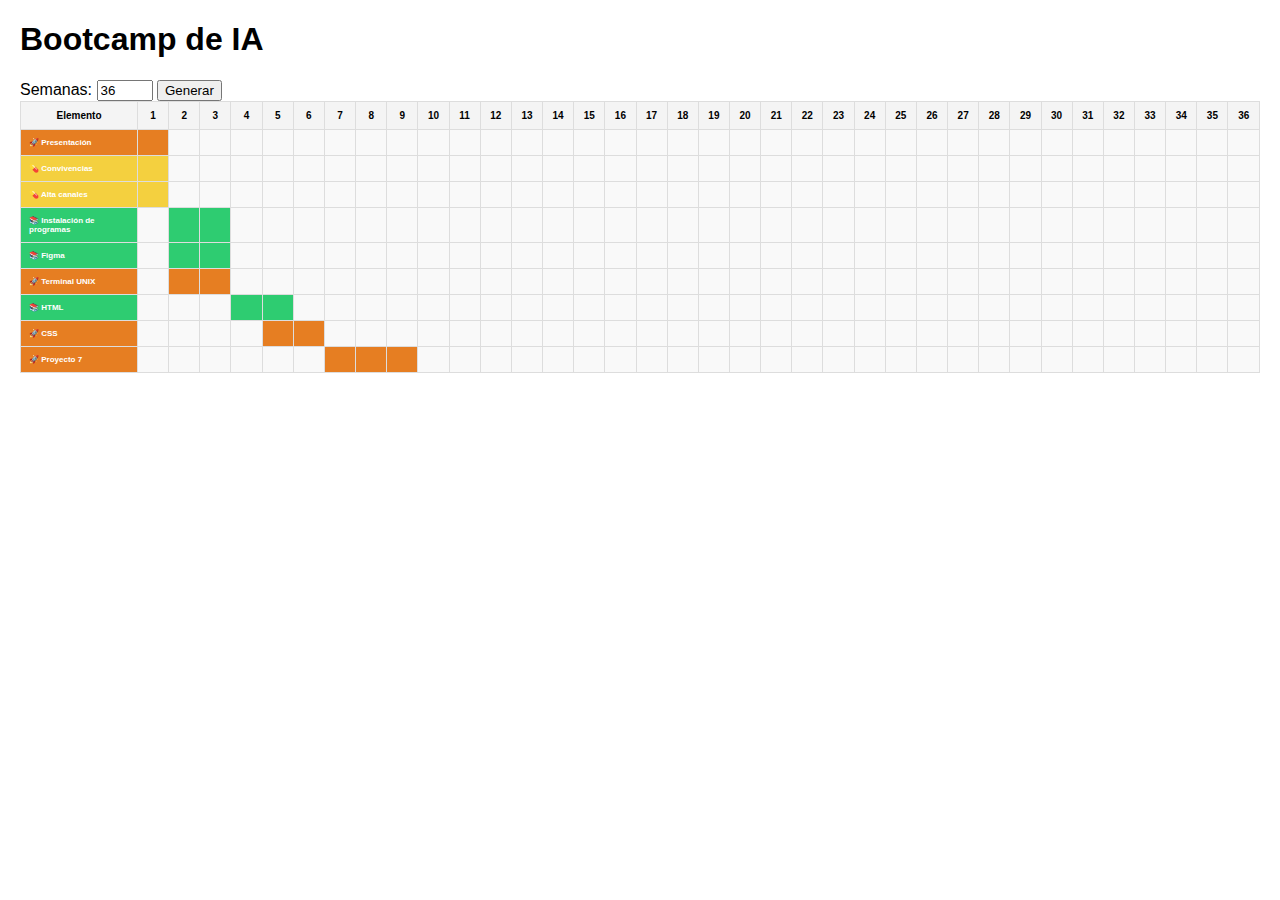
==== index.html @ d942b2bc "Init" ====
<!DOCTYPE html>
<html lang="es">
      <head>
            <meta charset="UTF-8" />
            <meta
                  name="viewport"
                  content="width=device-width, initial-scale=1.0"
            />
            <title>Bootcamp de IA</title>
            <style>
                  body {
                        font-family: Arial, sans-serif;
                        margin: 20px;
                  }

                  table {
                        border-collapse: collapse;
                        width: 100%;
                        table-layout: fixed;
                  }

                  th,
                  td {
                        border: 1px solid #dddddd;
                        text-align: center;
                        padding: 8px;
                        font-size: 8px; /* Tamaño de texto del cuerpo */
                  }

                  th {
                        background-color: #f4f4f4;
                        font-size: 10px; /* Tamaño de texto de los encabezados */
                  }

                  td.block {
                        color: white;
                        font-weight: bold;
                  }

                  td.block.pildora {
                        background-color: #f4d03f; /* Amarillo */
                  }

                  td.block.tema {
                        background-color: #2ecc71; /* Verde */
                  }

                  td.block.proyecto {
                        background-color: #e67e22; /* Naranja */
                  }

                  td.empty {
                        background-color: #f9f9f9;
                  }

                  /* Ancho mínimo aplicado a la columna de elementos */
                  .label {
                        font-weight: bold;
                        color: white;
                        min-width: 200px; /* Ancho mínimo para la primera columna */
                        text-align: left; /* Alinear el texto a la izquierda */
                  }

                  .label.pildora {
                        background-color: #f4d03f;
                  }

                  .label.tema {
                        background-color: #2ecc71;
                  }

                  .label.proyecto {
                        background-color: #e67e22;
                  }

                  .icon {
                        margin-right: 5px;
                  }
            </style>
      </head>
      <body>
            <h1>Bootcamp de IA</h1>

            <div>
                  <label for="weeks">Semanas:</label>
                  <input type="number" id="weeks" value="36" min="1" max="52" />
                  <button onclick="generateGantt()">Generar</button>
            </div>

            <table id="gantt-table">
                  <!-- Aquí se generará la tabla dinámica -->
            </table>

            <script>
                  const data = [
                        {
                              type: "Proyecto",
                              name: "Presentación",
                              start: 1,
                              end: 1,
                        },
                        {
                              type: "Píldora",
                              name: "Convivencias",
                              start: 1,
                              end: 1,
                        },
                        {
                              type: "Píldora",
                              name: "Alta canales",
                              start: 1,
                              end: 1,
                        },
                        {
                              type: "Tema",
                              name: "Instalación de programas",
                              start: 2,
                              end: 3,
                        },
                        { type: "Tema", name: "Figma", start: 2, end: 3 },
                        {
                              type: "Proyecto",
                              name: "Terminal UNIX",
                              start: 2,
                              end: 3,
                        },
                        { type: "Tema", name: "HTML", start: 4, end: 5 },
                        { type: "Proyecto", name: "CSS", start: 5, end: 6 },
                        { type: "Proyecto", name: "Proyecto 7" }, // No tiene fechas especificadas
                  ];

                  function generateGantt() {
                        const weeks = document.getElementById("weeks").value;
                        const table = document.getElementById("gantt-table");
                        table.innerHTML = ""; // Limpiar tabla antes de regenerar

                        // Crear encabezado
                        let headerRow =
                              "<tr><th style='width:100px'>Elemento</th>";
                        for (let i = 1; i <= weeks; i++) {
                              headerRow += `<th>${i}</th>`;
                        }
                        headerRow += "</tr>";
                        table.innerHTML = headerRow;

                        let lastEnd = 0; // Variable para rastrear el último "end" de los elementos anteriores

                        // Crear filas
                        data.forEach((item) => {
                              let icon = "";
                              let colorClass = "";

                              // Asignar iconos y colores según el tipo
                              if (item.type === "Proyecto") {
                                    icon = "🚀";
                                    colorClass = "proyecto";
                                    // Proyectos tienen 3 bloques por defecto
                                    item.start = item.start
                                          ? item.start
                                          : lastEnd + 1;
                                    item.end = item.end
                                          ? item.end
                                          : item.start + 2;
                              } else if (item.type === "Píldora") {
                                    icon = "💊";
                                    colorClass = "pildora";
                                    // Píldoras tienen 1 bloque por defecto
                                    item.start = item.start
                                          ? item.start
                                          : lastEnd + 1;
                                    item.end = item.end ? item.end : item.start;
                              } else if (item.type === "Tema") {
                                    icon = "📚";
                                    colorClass = "tema";
                                    // Temas tienen 3 bloques por defecto
                                    item.start = item.start
                                          ? item.start
                                          : lastEnd + 1;
                                    item.end = item.end
                                          ? item.end
                                          : item.start + 2;
                              }

                              // Actualizar el último "end" para el siguiente elemento
                              lastEnd = item.end;

                              // La primera celda de la fila (columna de elementos) tiene el mismo color que el resto de la fila
                              let row = `<tr><td class="label ${colorClass}">${icon} ${item.name}</td>`;

                              for (let i = 1; i <= weeks; i++) {
                                    if (i >= item.start && i <= item.end) {
                                          row += `<td class="block ${colorClass}"></td>`;
                                    } else {
                                          row += `<td class="empty"></td>`;
                                    }
                              }
                              row += "</tr>";
                              table.innerHTML += row;
                        });
                  }

                  // Generar la tabla al cargar la página
                  window.onload = generateGantt;
            </script>
      </body>
</html>
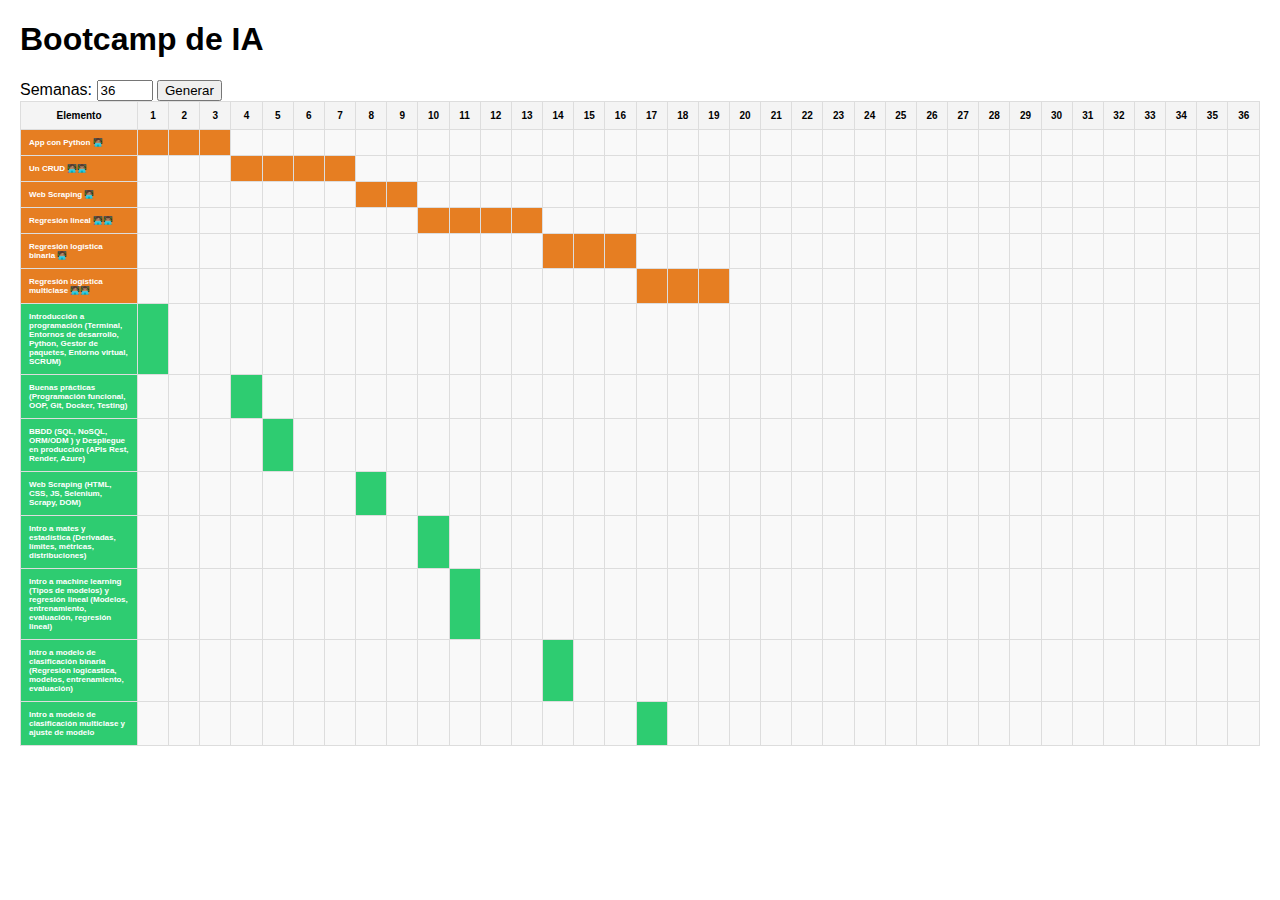
==== commit 1174e8e4: "no message" ====
--- a/index.html
+++ b/index.html
@@ -38,7 +38,7 @@
                   }
 
                   td.block.pildora {
-                        background-color: #f4d03f; /* Amarillo */
+                        background-color: #d9af05; /* Amarillo */
                   }
 
                   td.block.tema {
@@ -62,7 +62,7 @@
                   }
 
                   .label.pildora {
-                        background-color: #f4d03f;
+                        background-color: #d9af05;
                   }
 
                   .label.tema {
@@ -95,38 +95,82 @@
                   const data = [
                         {
                               type: "Proyecto",
-                              name: "Presentación",
+                              name: "App con Python 🧑🏽‍💻 ",
+                        },
+                        {
+                              type: "Proyecto",
+                              name: "Un CRUD 👩🏽‍💻👨🏽‍💻 ",
+                              start: 4,
+                              end: 7,
+                        },
+                        {
+                              type: "Proyecto",
+                              name: "Web Scraping 🧑🏽‍💻",
+                              start: 8,
+                              end: 9,
+                        },
+                        {
+                              type: "Proyecto",
+                              name: "Regresión lineal 👩🏽‍💻👨🏽‍💻 ",
+                              start: 10,
+                              end: 13,
+                        },
+                        {
+                              type: "Proyecto",
+                              name: "Regresión logística binaria 🧑🏽‍💻",
+                        },
+                        {
+                              type: "Proyecto",
+                              name: "Regresión logística multiclase 👩🏽‍💻👨🏽‍💻 ",
+                        },
+                        {
+                              type: "Tema",
+                              name: "Introducción a programación (Terminal, Entornos de desarrollo, Python, Gestor de paquetes, Entorno virtual, SCRUM)",
                               start: 1,
                               end: 1,
                         },
                         {
-                              type: "Píldora",
-                              name: "Convivencias",
-                              start: 1,
-                              end: 1,
-                        },
-                        {
-                              type: "Píldora",
-                              name: "Alta canales",
-                              start: 1,
-                              end: 1,
-                        },
-                        {
-                              type: "Tema",
-                              name: "Instalación de programas",
-                              start: 2,
-                              end: 3,
-                        },
-                        { type: "Tema", name: "Figma", start: 2, end: 3 },
-                        {
-                              type: "Proyecto",
-                              name: "Terminal UNIX",
-                              start: 2,
-                              end: 3,
-                        },
-                        { type: "Tema", name: "HTML", start: 4, end: 5 },
-                        { type: "Proyecto", name: "CSS", start: 5, end: 6 },
-                        { type: "Proyecto", name: "Proyecto 7" }, // No tiene fechas especificadas
+                              type: "Tema",
+                              name: "Buenas prácticas (Programación funcional, OOP, Git, Docker, Testing)",
+                              start: 4,
+                              end: 4,
+                        },
+                        {
+                              type: "Tema",
+                              name: "BBDD (SQL, NoSQL, ORM/ODM ) y Despliegue en producción (APIs Rest, Render, Azure)",
+                              start: 5,
+                              end: 5,
+                        },
+                        {
+                              type: "Tema",
+                              name: "Web Scraping (HTML, CSS, JS, Selenium, Scrapy, DOM)",
+                              start: 8,
+                              end: 8,
+                        },
+                        {
+                              type: "Tema",
+                              name: "Intro a mates y estadística (Derivadas, límites, métricas, distribuciones)",
+                              start: 10,
+                              end: 10,
+                        },
+                        {
+                              type: "Tema",
+                              name: "Intro a machine learning (Tipos de modelos) y regresión lineal (Modelos, entrenamiento, evaluación, regresión lineal)",
+                              start: 11,
+                              end: 11,
+                        },
+                        {
+                              type: "Tema",
+                              name: "Intro a modelo de clasificación binaria (Regresión logicastica, modelos, entrenamiento, evaluación)",
+                              start: 14,
+                              end: 14,
+                        },
+                        {
+                              type: "Tema",
+                              name: "Intro a modelo de clasificación multiclase y ajuste de modelo",
+                              start: 17,
+                              end: 17,
+                        },
                   ];
 
                   function generateGantt() {
@@ -152,7 +196,7 @@
 
                               // Asignar iconos y colores según el tipo
                               if (item.type === "Proyecto") {
-                                    icon = "🚀";
+                                    icon = "";
                                     colorClass = "proyecto";
                                     // Proyectos tienen 3 bloques por defecto
                                     item.start = item.start
@@ -162,7 +206,7 @@
                                           ? item.end
                                           : item.start + 2;
                               } else if (item.type === "Píldora") {
-                                    icon = "💊";
+                                    icon = "";
                                     colorClass = "pildora";
                                     // Píldoras tienen 1 bloque por defecto
                                     item.start = item.start
@@ -170,7 +214,7 @@
                                           : lastEnd + 1;
                                     item.end = item.end ? item.end : item.start;
                               } else if (item.type === "Tema") {
-                                    icon = "📚";
+                                    icon = "";
                                     colorClass = "tema";
                                     // Temas tienen 3 bloques por defecto
                                     item.start = item.start
@@ -185,7 +229,7 @@
                               lastEnd = item.end;
 
                               // La primera celda de la fila (columna de elementos) tiene el mismo color que el resto de la fila
-                              let row = `<tr><td class="label ${colorClass}">${icon} ${item.name}</td>`;
+                              let row = `<tr><td style="min-width:200px" class="label ${colorClass}">${icon} ${item.name}</td>`;
 
                               for (let i = 1; i <= weeks; i++) {
                                     if (i >= item.start && i <= item.end) {
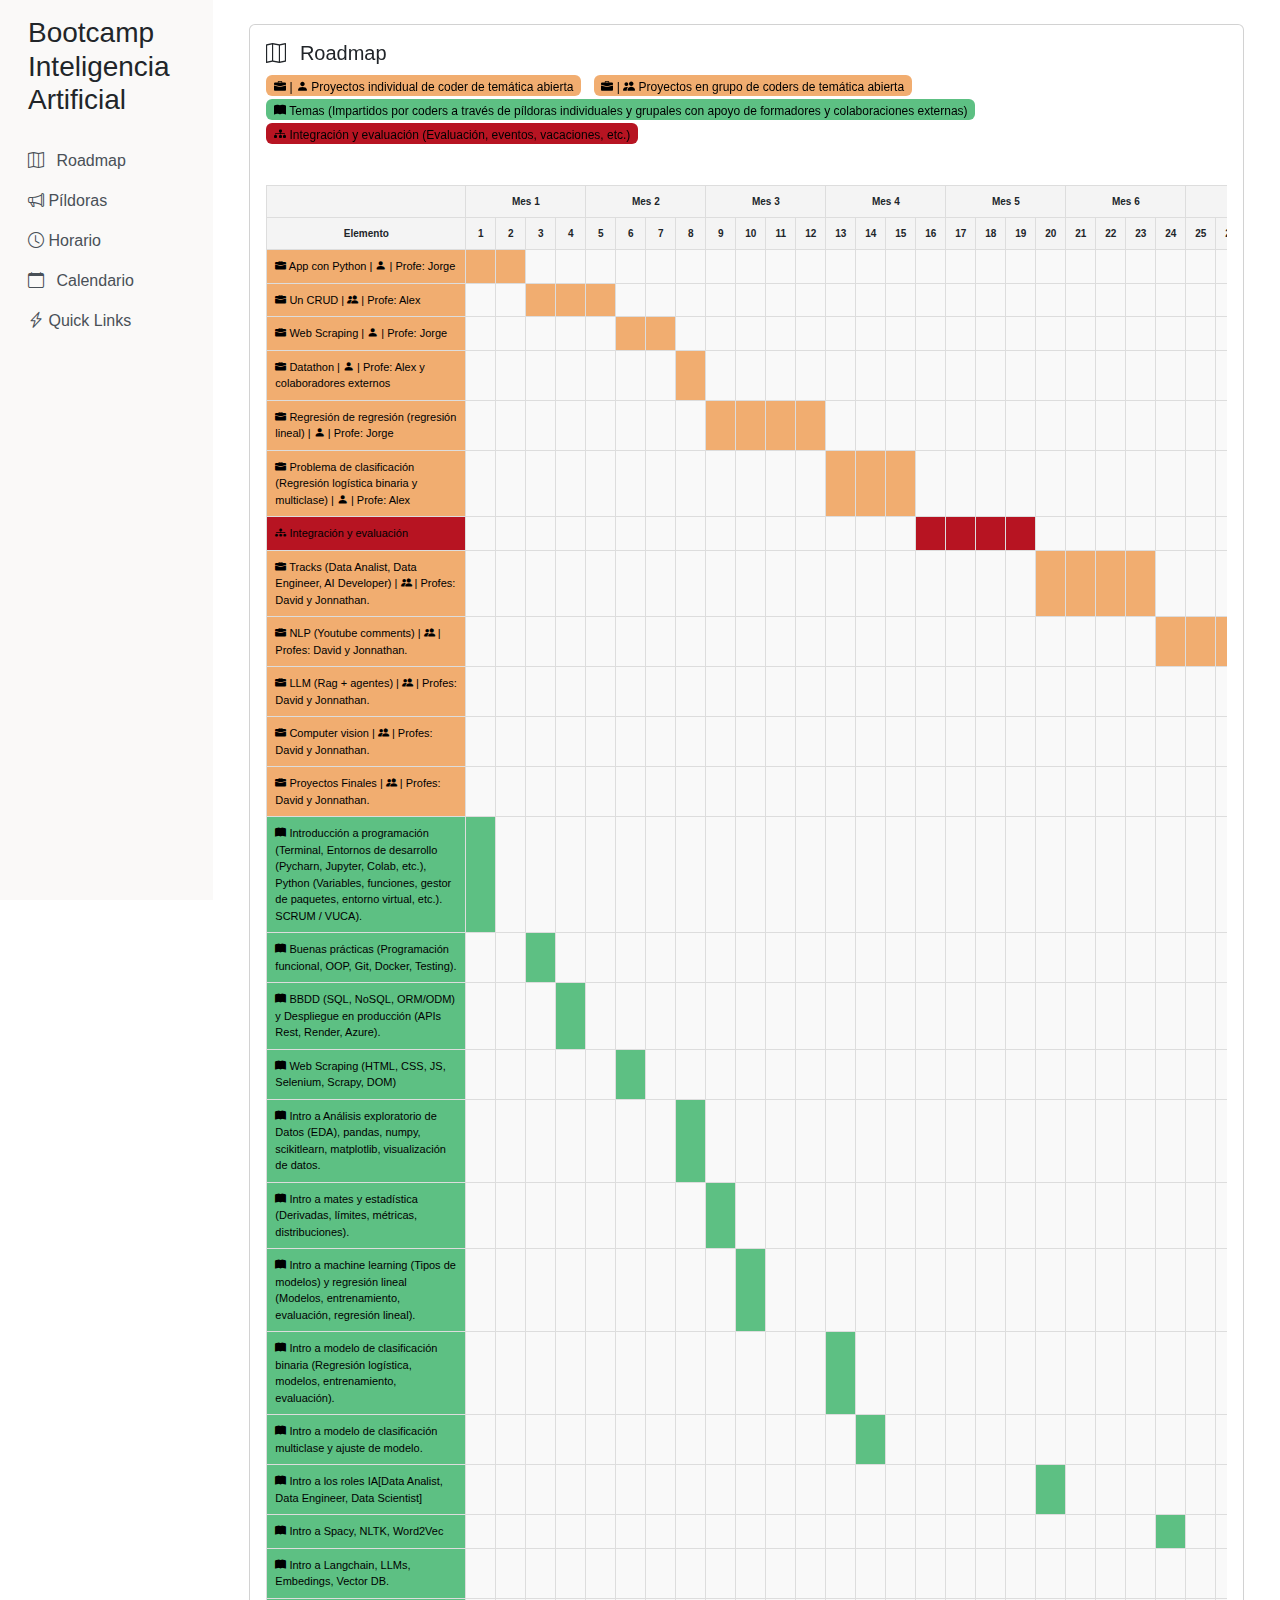
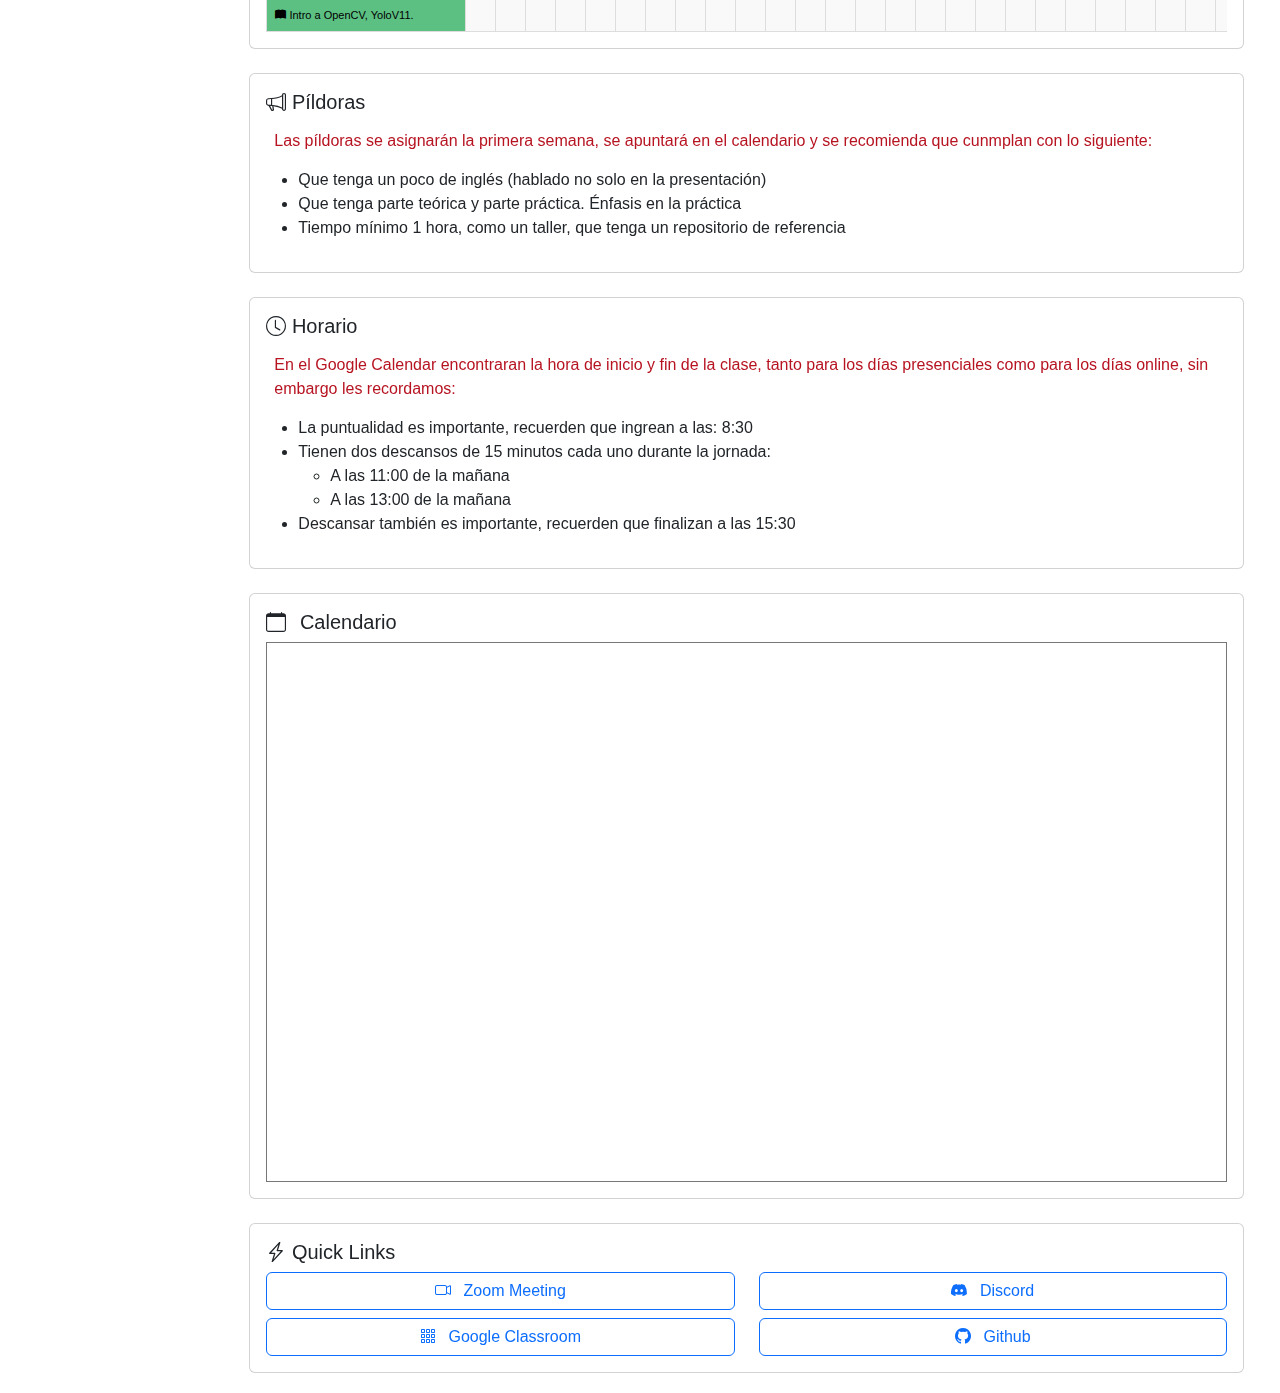
==== commit fcd36566: "feat: horario y pildoras added" ====
--- a/index.html
+++ b/index.html
@@ -1,250 +1,234 @@
 <!DOCTYPE html>
-<html lang="es">
-      <head>
-            <meta charset="UTF-8" />
-            <meta
-                  name="viewport"
-                  content="width=device-width, initial-scale=1.0"
-            />
-            <title>Bootcamp de IA</title>
-            <style>
-                  body {
-                        font-family: Arial, sans-serif;
-                        margin: 20px;
-                  }
-
-                  table {
-                        border-collapse: collapse;
-                        width: 100%;
-                        table-layout: fixed;
-                  }
-
-                  th,
-                  td {
-                        border: 1px solid #dddddd;
-                        text-align: center;
-                        padding: 8px;
-                        font-size: 8px; /* Tamaño de texto del cuerpo */
-                  }
-
-                  th {
-                        background-color: #f4f4f4;
-                        font-size: 10px; /* Tamaño de texto de los encabezados */
-                  }
-
-                  td.block {
-                        color: white;
-                        font-weight: bold;
-                  }
-
-                  td.block.pildora {
-                        background-color: #d9af05; /* Amarillo */
-                  }
-
-                  td.block.tema {
-                        background-color: #2ecc71; /* Verde */
-                  }
-
-                  td.block.proyecto {
-                        background-color: #e67e22; /* Naranja */
-                  }
-
-                  td.empty {
-                        background-color: #f9f9f9;
-                  }
-
-                  /* Ancho mínimo aplicado a la columna de elementos */
-                  .label {
-                        font-weight: bold;
-                        color: white;
-                        min-width: 200px; /* Ancho mínimo para la primera columna */
-                        text-align: left; /* Alinear el texto a la izquierda */
-                  }
-
-                  .label.pildora {
-                        background-color: #d9af05;
-                  }
-
-                  .label.tema {
-                        background-color: #2ecc71;
-                  }
-
-                  .label.proyecto {
-                        background-color: #e67e22;
-                  }
-
-                  .icon {
-                        margin-right: 5px;
-                  }
-            </style>
-      </head>
-      <body>
-            <h1>Bootcamp de IA</h1>
-
-            <div>
-                  <label for="weeks">Semanas:</label>
-                  <input type="number" id="weeks" value="36" min="1" max="52" />
-                  <button onclick="generateGantt()">Generar</button>
-            </div>
-
-            <table id="gantt-table">
-                  <!-- Aquí se generará la tabla dinámica -->
-            </table>
-
-            <script>
-                  const data = [
-                        {
-                              type: "Proyecto",
-                              name: "App con Python 🧑🏽‍💻 ",
-                        },
-                        {
-                              type: "Proyecto",
-                              name: "Un CRUD 👩🏽‍💻👨🏽‍💻 ",
-                              start: 4,
-                              end: 7,
-                        },
-                        {
-                              type: "Proyecto",
-                              name: "Web Scraping 🧑🏽‍💻",
-                              start: 8,
-                              end: 9,
-                        },
-                        {
-                              type: "Proyecto",
-                              name: "Regresión lineal 👩🏽‍💻👨🏽‍💻 ",
-                              start: 10,
-                              end: 13,
-                        },
-                        {
-                              type: "Proyecto",
-                              name: "Regresión logística binaria 🧑🏽‍💻",
-                        },
-                        {
-                              type: "Proyecto",
-                              name: "Regresión logística multiclase 👩🏽‍💻👨🏽‍💻 ",
-                        },
-                        {
-                              type: "Tema",
-                              name: "Introducción a programación (Terminal, Entornos de desarrollo, Python, Gestor de paquetes, Entorno virtual, SCRUM)",
-                              start: 1,
-                              end: 1,
-                        },
-                        {
-                              type: "Tema",
-                              name: "Buenas prácticas (Programación funcional, OOP, Git, Docker, Testing)",
-                              start: 4,
-                              end: 4,
-                        },
-                        {
-                              type: "Tema",
-                              name: "BBDD (SQL, NoSQL, ORM/ODM ) y Despliegue en producción (APIs Rest, Render, Azure)",
-                              start: 5,
-                              end: 5,
-                        },
-                        {
-                              type: "Tema",
-                              name: "Web Scraping (HTML, CSS, JS, Selenium, Scrapy, DOM)",
-                              start: 8,
-                              end: 8,
-                        },
-                        {
-                              type: "Tema",
-                              name: "Intro a mates y estadística (Derivadas, límites, métricas, distribuciones)",
-                              start: 10,
-                              end: 10,
-                        },
-                        {
-                              type: "Tema",
-                              name: "Intro a machine learning (Tipos de modelos) y regresión lineal (Modelos, entrenamiento, evaluación, regresión lineal)",
-                              start: 11,
-                              end: 11,
-                        },
-                        {
-                              type: "Tema",
-                              name: "Intro a modelo de clasificación binaria (Regresión logicastica, modelos, entrenamiento, evaluación)",
-                              start: 14,
-                              end: 14,
-                        },
-                        {
-                              type: "Tema",
-                              name: "Intro a modelo de clasificación multiclase y ajuste de modelo",
-                              start: 17,
-                              end: 17,
-                        },
-                  ];
-
-                  function generateGantt() {
-                        const weeks = document.getElementById("weeks").value;
-                        const table = document.getElementById("gantt-table");
-                        table.innerHTML = ""; // Limpiar tabla antes de regenerar
-
-                        // Crear encabezado
-                        let headerRow =
-                              "<tr><th style='width:100px'>Elemento</th>";
-                        for (let i = 1; i <= weeks; i++) {
-                              headerRow += `<th>${i}</th>`;
-                        }
-                        headerRow += "</tr>";
-                        table.innerHTML = headerRow;
-
-                        let lastEnd = 0; // Variable para rastrear el último "end" de los elementos anteriores
-
-                        // Crear filas
-                        data.forEach((item) => {
-                              let icon = "";
-                              let colorClass = "";
-
-                              // Asignar iconos y colores según el tipo
-                              if (item.type === "Proyecto") {
-                                    icon = "";
-                                    colorClass = "proyecto";
-                                    // Proyectos tienen 3 bloques por defecto
-                                    item.start = item.start
-                                          ? item.start
-                                          : lastEnd + 1;
-                                    item.end = item.end
-                                          ? item.end
-                                          : item.start + 2;
-                              } else if (item.type === "Píldora") {
-                                    icon = "";
-                                    colorClass = "pildora";
-                                    // Píldoras tienen 1 bloque por defecto
-                                    item.start = item.start
-                                          ? item.start
-                                          : lastEnd + 1;
-                                    item.end = item.end ? item.end : item.start;
-                              } else if (item.type === "Tema") {
-                                    icon = "";
-                                    colorClass = "tema";
-                                    // Temas tienen 3 bloques por defecto
-                                    item.start = item.start
-                                          ? item.start
-                                          : lastEnd + 1;
-                                    item.end = item.end
-                                          ? item.end
-                                          : item.start + 2;
-                              }
-
-                              // Actualizar el último "end" para el siguiente elemento
-                              lastEnd = item.end;
-
-                              // La primera celda de la fila (columna de elementos) tiene el mismo color que el resto de la fila
-                              let row = `<tr><td style="min-width:200px" class="label ${colorClass}">${icon} ${item.name}</td>`;
-
-                              for (let i = 1; i <= weeks; i++) {
-                                    if (i >= item.start && i <= item.end) {
-                                          row += `<td class="block ${colorClass}"></td>`;
-                                    } else {
-                                          row += `<td class="empty"></td>`;
-                                    }
-                              }
-                              row += "</tr>";
-                              table.innerHTML += row;
-                        });
-                  }
-
-                  // Generar la tabla al cargar la página
-                  window.onload = generateGantt;
-            </script>
-      </body>
-</html>
+<html lang="en">
+
+<head>
+    <meta charset="UTF-8" />
+    <meta name="viewport" content="width=device-width, initial-scale=1.0" />
+    <title>Bootcamp inteligencia artificial</title>
+    <link href="https://cdn.jsdelivr.net/npm/bootstrap@5.3.0/dist/css/bootstrap.min.css" rel="stylesheet" />
+    <link href="https://cdn.jsdelivr.net/npm/bootstrap-icons@1.7.2/font/bootstrap-icons.css" rel="stylesheet" />
+    <link href="style.css" rel="stylesheet" />
+</head>
+
+<body>
+    <div class="container-fluid">
+        <div class="row">
+            <!-- Sidebar -->
+            <nav class="col-md-3 col-lg-2 d-md-block sidebar collapse">
+                <div class="sidebar-content">
+                    <h1 class="h3 mb-4 px-3">
+                        Bootcamp Inteligencia Artificial
+                    </h1>
+                    <ul class="nav flex-column">
+                        <li class="nav-item">
+                            <a class="nav-link" href="#roadmap">
+                                <i class="bi bi-map me-2"></i>
+                                Roadmap
+                            </a>
+                        </li>
+                        <li class="nav-item">
+                            <a class="nav-link" href="#pildoras">
+                                <i class="bi bi-megaphone"></i>
+                                Píldoras
+                            </a>
+                        </li>
+                        <li class="nav-item">
+                            <a class="nav-link" href="#horario">
+                                <i class="bi bi-clock"></i>
+                                Horario
+                            </a>
+                        </li>
+                        <li class="nav-item">
+                            <a class="nav-link" href="#calendar">
+                                <i class="bi bi-calendar me-2"></i>
+                                Calendario
+                            </a>
+                        </li>
+                        <li class="nav-item">
+                            <a class="nav-link" href="#link">
+                                <i class="bi bi-lightning-charge"></i>
+                                Quick Links
+                            </a>
+                        </li>
+                    </ul>
+                </div>
+            </nav>
+
+            <!-- Main Content -->
+            <main class="col-md-9 ms-sm-auto col-lg-10 px-md-4">
+                <div class="container section-container mt-4">
+                    <div class="row g-4">
+                        <div class="col-md-12" id="roadmap">
+                            <div class="card">
+                                <div class="card-body">
+                                    <h5 class="card-title">
+                                        <i class="bi bi-map me-2"></i> Roadmap
+                                    </h5>
+                                    <div id="generate">
+                                        <label for="weeks">Semanas:</label>
+                                        <input type="number" id="weeks" value="36" min="1" max="52" />
+                                        <button onclick="generateGantt()">Generar</button>
+                                    </div>
+                                    <!-- Leyenda-->
+                                    <div class="row mb-4">
+                                        <ul class="list-inline">
+                                            <li class="list-inline-item">
+                                                <span class="badge project">
+                                                    <i class="bi bi-briefcase-fill"></i> | <i
+                                                        class="bi bi-person-fill"></i> Proyectos individual de coder de
+                                                    temática abierta
+                                                </span>
+                                            </li>
+                                            <li class="list-inline-item">
+                                                <span class="badge project">
+                                                    <i class="bi bi-briefcase-fill"></i> | <i
+                                                        class="bi bi-people-fill"></i> Proyectos en grupo de coders de
+                                                    temática abierta
+                                                </span>
+                                            </li>
+                                            <li class="list-inline-item">
+                                                <span class="badge temas">
+                                                    <i class="bi bi-book-fill"></i> Temas (Impartidos por coders a
+                                                    través de píldoras individuales y grupales con apoyo de formadores y
+                                                    colaboraciones externas)
+                                                </span>
+
+                                            </li>
+                                            <li class="list-inline-item">
+                                                <span class="badge integracion">
+                                                    <i class="bi bi-diagram-3-fill"></i> Integración y evaluación
+                                                    (Evaluación, eventos, vacaciones, etc.)
+                                                </span>
+
+                                            </li>
+                                        </ul>
+                                    </div>
+                                    <div class="gantt-container">
+                                        <table id="gantt-table"></table>
+                                    </div>
+                                </div>
+                            </div>
+                        </div>
+
+                        <!-- Pildoras -->
+                        <div class="col-12" id="pildoras">
+                            <div class="card">
+                                <div class="card-body">
+                                    <h5 class="card-title">
+                                        <i class="bi bi-megaphone"></i> Píldoras
+                                    </h5>
+                                    <div class="card-text">
+                                        Las píldoras se asignarán la primera semana, se apuntará en el calendario y se
+                                        recomienda que cunmplan con lo siguiente:
+                                    </div>
+
+                                    <div>
+                                        <ul>
+                                            <li>Que tenga un poco de inglés (hablado no solo en la presentación)</li>
+                                            <li>Que tenga parte teórica y parte práctica. Énfasis en la práctica</li>
+                                            <li>Tiempo mínimo 1 hora, como un taller, que tenga un repositorio de
+                                                referencia</li>
+                                        </ul>
+                                    </div>
+                                </div>
+                            </div>
+                        </div>
+
+                        <!-- Horario -->
+                        <div class="col-12" id="horario">
+                            <div class="card">
+                                <div class="card-body">
+                                    <h5 class="card-title">
+                                        <i class="bi bi-clock"></i> Horario
+                                    </h5>
+                                    <div class="card-text">
+                                        En el Google Calendar encontraran la hora de inicio y fin de la clase, tanto para los días presenciales como para los días online, sin embargo les recordamos:
+                                    </div>
+
+                                    <div>
+                                        <ul>
+                                            <li>La puntualidad es importante, recuerden que ingrean a las: 8:30</li>
+                                            <li>Tienen dos descansos de 15 minutos cada uno durante la jornada:
+                                                <ul>
+                                                    <li>A las 11:00 de la mañana</li>
+                                                    <li>A las 13:00 de la mañana</li>
+                                                </ul>
+                                            </li>
+                                            <li> Descansar también es importante, recuerden que finalizan a las 15:30</li>
+                                        </ul>
+                                    </div>
+                                </div>
+                            </div>
+                        </div>
+
+                        <!-- Calendar -->
+
+                        <div class="col-12" id="calendar">
+                            <div class="card">
+                                <div class="card-body">
+                                    <h5 class="card-title">
+                                        <i class="bi bi-calendar me-2"></i> Calendario
+                                    </h5>
+                                    <div class="ratio ratio-16x9">
+                                        <iframe
+                                            src="https://calendar.google.com/calendar/embed?height=600&wkst=1&ctz=Europe%2FMadrid&bgcolor=%23EF6C00&src=Y18zMDQ4MjU4NDYxYWE5MTk2YzE3YjgyNDc4OTk5NDk2MzNjNzMzZDk4MzhlZjFhZTQ1YzMzZTQ5ZDRkZGU5ZGZmQGdyb3VwLmNhbGVuZGFyLmdvb2dsZS5jb20&color=%234285F4"
+                                            style="border:solid 1px #777" width="800" height="600" frameborder="0"
+                                            scrolling="no">
+                                        </iframe>
+                                    </div>
+                                </div>
+                            </div>
+                        </div>
+
+                        <!-- Quick Links Card -->
+                        <div class="col-md-12" id="link">
+                            <div class="card">
+                                <div class="card-body">
+                                    <h5 class="card-title">
+                                        <i class="bi bi-lightning-charge"></i> Quick Links
+                                    </h5>
+                                    <div class="row">
+                                        <div class="col-md-6">
+                                            <div class="d-grid gap-2">
+                                                <button class="btn btn-outline-primary" data-link="zoom">
+                                                    <a href="https://zoom.us/j/your-meeting-id" target="_blank">
+                                                        <i class="bi bi-camera-video me-2"></i> Zoom Meeting
+                                                    </a>
+                                                </button>
+                                                <button class="btn btn-outline-primary" data-link="classroom">
+                                                    <a href="https://zoom.us/j/your-meeting-id" target="_blank">
+                                                        <i class="bi bi-grid-3x3-gap me-2"></i> Google Classroom
+                                                    </a>
+                                                </button>
+                                            </div>
+                                        </div>
+                                        <div class="col-md-6">
+                                            <div class="d-grid gap-2">
+                                                <button class="btn btn-outline-primary" data-link="zoom">
+                                                    <a href="https://zoom.us/j/your-meeting-id" target="_blank">
+                                                        <i class="bi bi-discord me-2"></i> Discord
+                                                    </a>
+                                                </button>
+                                                <button class="btn btn-outline-primary" data-link="classroom">
+                                                    <a href="https://github.com/Factoria-F5-dev" target="_blank">
+                                                        <i class="bi bi-github me-2"></i> Github
+                                                    </a>
+                                                </button>
+                                            </div>
+                                        </div>
+                                    </div>
+                                </div>
+                            </div>
+                        </div>
+
+                    </div>
+                </div>
+            </main>
+        </div>
+    </div>
+
+    <script src="https://cdn.jsdelivr.net/npm/bootstrap@5.3.0/dist/js/bootstrap.bundle.min.js"></script>
+    <script src="script.js"></script>
+</body>
+
+</html>--- a/style.css
+++ b/style.css
@@ -0,0 +1,142 @@
+body {
+    font-family: 'Segoe UI', Tahoma, Geneva, Verdana, sans-serif;
+}
+
+.sidebar {
+    position: sticky;
+    top: 0;
+    height: 100vh;
+    background-color: #faf9f8;
+    overflow-y: auto;
+}
+
+.sidebar-content {
+    padding-top: 1rem;
+    padding-bottom: 1rem;
+}
+
+.nav-link {
+    color: #495057;
+}
+
+.nav-link:hover {
+    background-color: #e9ecef;
+}
+
+.card {
+    height: 100%;
+}
+
+.section-container {
+    margin-bottom: 20px;
+}
+
+.gantt-container {
+    overflow-x: auto;
+    width: 100%;
+}
+
+#gantt-table {
+    border-collapse: collapse;
+    width: auto;
+    min-width: 100%;
+}
+
+#gantt-table th, #gantt-table td {
+    border: 1px solid #dddddd;
+    text-align: center;
+    padding: 8px;
+    font-size: 11px;
+    min-width: 30px;
+}
+
+#gantt-table th {
+    background-color: #f4f4f4;
+    font-size: 10px;
+    position: sticky;
+    top: 0;
+    z-index: 1;
+}
+
+#gantt-table td.block {
+    color: white;
+    font-weight: bold;
+}
+
+#gantt-table td.block.pildora {
+    background-color: #f1ad70;
+}
+
+.project {
+    background-color: #f1ad70;
+}
+
+.integracion {
+    background-color: #b71422;
+}
+
+.temas {
+    background-color: #5dc083;
+}
+
+.badge {
+    font-weight: normal;
+    color: black;
+}
+
+#gantt-table td.block.tema {
+    background-color: #5dc083;
+}
+
+#gantt-table td.tema {
+    background-color: #5dc083;
+}
+
+#gantt-table td.block.integracion {
+    background-color: #b71422;
+}
+
+#gantt-table td.integracion {
+    background-color: #b71422;
+}
+
+#gantt-table td.proyecto {
+    background-color: #f1ad70;
+}
+
+#gantt-table td.block.proyecto {
+    background-color: #f1ad70;
+}
+
+#gantt-table td.empty {
+    background-color: #f9f9f9;
+}
+
+#gantt-table .label {
+    color: rgb(0, 0, 0);
+    text-align: left;
+    position: sticky;
+    left: 0;
+    stroke: none;
+    z-index: 2;
+}
+
+.icon {
+    margin-right: 5px;
+}
+
+#generate {
+    margin-bottom: 15px;
+    display: none;
+}
+
+.btn:hover {
+    background-color: #adcbf9!important;
+}
+
+a {text-decoration: none;}
+
+.card-text{
+    margin: 15px 8px;
+    color: #b71422;
+}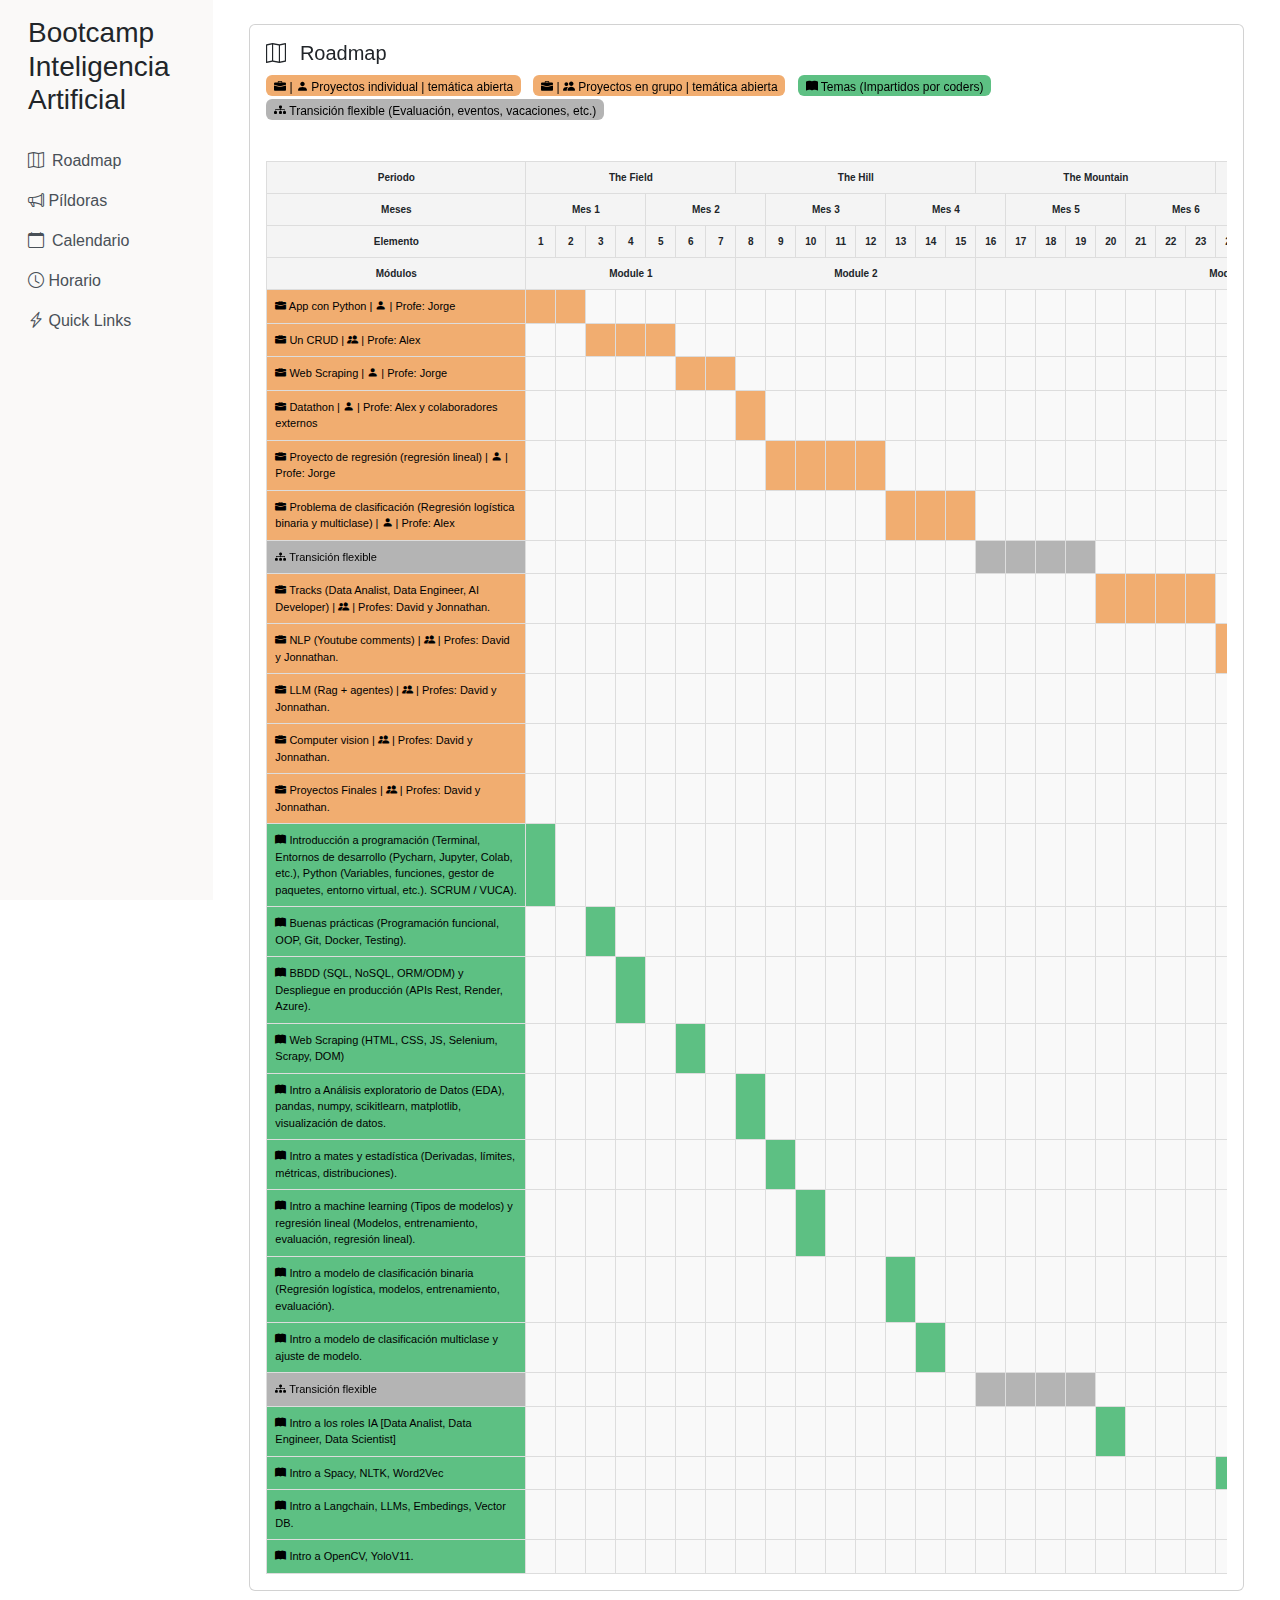
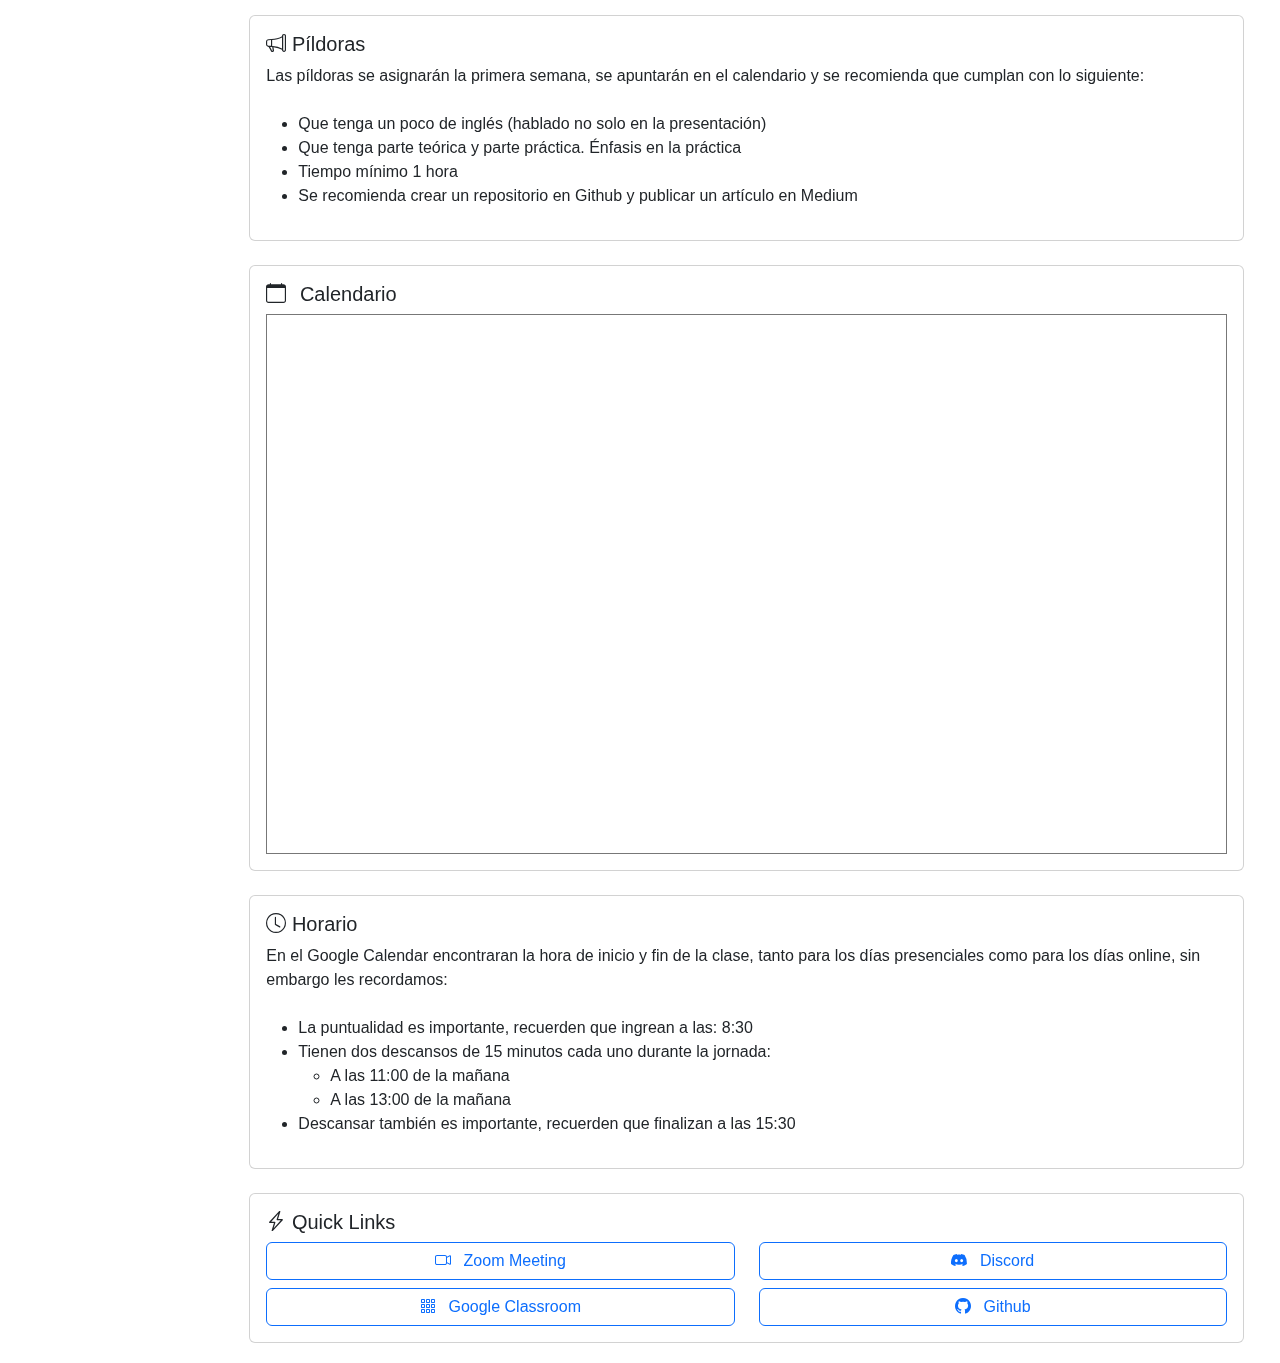
==== commit 65d2f3e8: "Merge branch 'main' of https://github.com/Factoria-F5-dev/Roadmap-ia" ====
--- a/index.html
+++ b/index.html
@@ -19,37 +19,12 @@
                     <h1 class="h3 mb-4 px-3">
                         Bootcamp Inteligencia Artificial
                     </h1>
-                    <ul class="nav flex-column">
-                        <li class="nav-item">
-                            <a class="nav-link" href="#roadmap">
-                                <i class="bi bi-map me-2"></i>
-                                Roadmap
-                            </a>
-                        </li>
-                        <li class="nav-item">
-                            <a class="nav-link" href="#pildoras">
-                                <i class="bi bi-megaphone"></i>
-                                Píldoras
-                            </a>
-                        </li>
-                        <li class="nav-item">
-                            <a class="nav-link" href="#horario">
-                                <i class="bi bi-clock"></i>
-                                Horario
-                            </a>
-                        </li>
-                        <li class="nav-item">
-                            <a class="nav-link" href="#calendar">
-                                <i class="bi bi-calendar me-2"></i>
-                                Calendario
-                            </a>
-                        </li>
-                        <li class="nav-item">
-                            <a class="nav-link" href="#link">
-                                <i class="bi bi-lightning-charge"></i>
-                                Quick Links
-                            </a>
-                        </li>
+                    <ul class="nav">
+                        <li class="nav-item"><a class="nav-link" href="#roadmap"><i class="bi bi-map me-2"></i>Roadmap</a></li>
+                        <li class="nav-item"><a class="nav-link" href="#pildoras"><i class="bi bi-megaphone"></i>  Píldoras</a></li>
+                        <li class="nav-item"><a class="nav-link" href="#calendar"><i class="bi bi-calendar me-2"></i>Calendario</a></li>
+                        <li class="nav-item"><a class="nav-link" href="#horario"><i class="bi bi-clock"></i>  Horario</a></li>
+                        <li class="nav-item"><a class="nav-link" href="#link"><i class="bi bi-lightning-charge"></i> Quick Links</a></li>
                     </ul>
                 </div>
             </nav>
@@ -75,28 +50,25 @@
                                             <li class="list-inline-item">
                                                 <span class="badge project">
                                                     <i class="bi bi-briefcase-fill"></i> | <i
-                                                        class="bi bi-person-fill"></i> Proyectos individual de coder de
+                                                        class="bi bi-person-fill"></i> Proyectos individual |
                                                     temática abierta
                                                 </span>
                                             </li>
                                             <li class="list-inline-item">
                                                 <span class="badge project">
                                                     <i class="bi bi-briefcase-fill"></i> | <i
-                                                        class="bi bi-people-fill"></i> Proyectos en grupo de coders de
-                                                    temática abierta
+                                                        class="bi bi-people-fill"></i> Proyectos en grupo | temática abierta
                                                 </span>
                                             </li>
                                             <li class="list-inline-item">
                                                 <span class="badge temas">
-                                                    <i class="bi bi-book-fill"></i> Temas (Impartidos por coders a
-                                                    través de píldoras individuales y grupales con apoyo de formadores y
-                                                    colaboraciones externas)
-                                                </span>
-
-                                            </li>
-                                            <li class="list-inline-item">
-                                                <span class="badge integracion">
-                                                    <i class="bi bi-diagram-3-fill"></i> Integración y evaluación
+                                                    <i class="bi bi-book-fill"></i> Temas (Impartidos por coders)
+                                                </span>
+
+                                            </li>
+                                            <li class="list-inline-item">
+                                                <span class="badge transicion">
+                                                    <i class="bi bi-diagram-3-fill"></i> Transición flexible
                                                     (Evaluación, eventos, vacaciones, etc.)
                                                 </span>
 
@@ -117,18 +89,37 @@
                                     <h5 class="card-title">
                                         <i class="bi bi-megaphone"></i> Píldoras
                                     </h5>
-                                    <div class="card-text">
-                                        Las píldoras se asignarán la primera semana, se apuntará en el calendario y se
-                                        recomienda que cunmplan con lo siguiente:
-                                    </div>
-
+                                    <div>
+                                        Las píldoras se asignarán la primera semana, se apuntarán en el calendario y se recomienda que cumplan con lo siguiente:
+                                    </div>
+                                    <br/>
                                     <div>
                                         <ul>
                                             <li>Que tenga un poco de inglés (hablado no solo en la presentación)</li>
                                             <li>Que tenga parte teórica y parte práctica. Énfasis en la práctica</li>
-                                            <li>Tiempo mínimo 1 hora, como un taller, que tenga un repositorio de
-                                                referencia</li>
+                                            <li>Tiempo mínimo 1 hora</li>
+                                            <li>Se recomienda crear un repositorio en Github y publicar un artículo en Medium</li>
                                         </ul>
+                                    </div>
+                                </div>
+                            </div>
+                        </div>
+
+
+                        <!-- Calendar -->
+
+                        <div class="col-12" id="calendar">
+                            <div class="card">
+                                <div class="card-body">
+                                    <h5 class="card-title">
+                                        <i class="bi bi-calendar me-2"></i> Calendario
+                                    </h5>
+                                    <div class="ratio ratio-16x9">
+                                        <iframe
+                                            src="https://calendar.google.com/calendar/embed?height=600&wkst=1&ctz=Europe%2FMadrid&src=Y18zMDQ4MjU4NDYxYWE5MTk2YzE3YjgyNDc4OTk5NDk2MzNjNzMzZDk4MzhlZjFhZTQ1YzMzZTQ5ZDRkZGU5ZGZmQGdyb3VwLmNhbGVuZGFyLmdvb2dsZS5jb20&color=%234285F4"
+                                            style="border:solid 1px #777" width="800" height="600" frameborder="0"
+                                            scrolling="no">
+                                        </iframe>
                                     </div>
                                 </div>
                             </div>
@@ -141,10 +132,10 @@
                                     <h5 class="card-title">
                                         <i class="bi bi-clock"></i> Horario
                                     </h5>
-                                    <div class="card-text">
+                                    <div >
                                         En el Google Calendar encontraran la hora de inicio y fin de la clase, tanto para los días presenciales como para los días online, sin embargo les recordamos:
                                     </div>
-
+                                    <br/>
                                     <div>
                                         <ul>
                                             <li>La puntualidad es importante, recuerden que ingrean a las: 8:30</li>
@@ -161,25 +152,6 @@
                             </div>
                         </div>
 
-                        <!-- Calendar -->
-
-                        <div class="col-12" id="calendar">
-                            <div class="card">
-                                <div class="card-body">
-                                    <h5 class="card-title">
-                                        <i class="bi bi-calendar me-2"></i> Calendario
-                                    </h5>
-                                    <div class="ratio ratio-16x9">
-                                        <iframe
-                                            src="https://calendar.google.com/calendar/embed?height=600&wkst=1&ctz=Europe%2FMadrid&bgcolor=%23EF6C00&src=Y18zMDQ4MjU4NDYxYWE5MTk2YzE3YjgyNDc4OTk5NDk2MzNjNzMzZDk4MzhlZjFhZTQ1YzMzZTQ5ZDRkZGU5ZGZmQGdyb3VwLmNhbGVuZGFyLmdvb2dsZS5jb20&color=%234285F4"
-                                            style="border:solid 1px #777" width="800" height="600" frameborder="0"
-                                            scrolling="no">
-                                        </iframe>
-                                    </div>
-                                </div>
-                            </div>
-                        </div>
-
                         <!-- Quick Links Card -->
                         <div class="col-md-12" id="link">
                             <div class="card">
--- a/style.css
+++ b/style.css
@@ -71,8 +71,8 @@
     background-color: #f1ad70;
 }
 
-.integracion {
-    background-color: #b71422;
+.transicion {
+    background-color: #80808096;
 }
 
 .temas {
@@ -92,12 +92,12 @@
     background-color: #5dc083;
 }
 
-#gantt-table td.block.integracion {
-    background-color: #b71422;
+#gantt-table td.block.transicion {
+    background-color: #80808096;
 }
 
-#gantt-table td.integracion {
-    background-color: #b71422;
+#gantt-table td.transicion {
+    background-color: #80808096;
 }
 
 #gantt-table td.proyecto {
